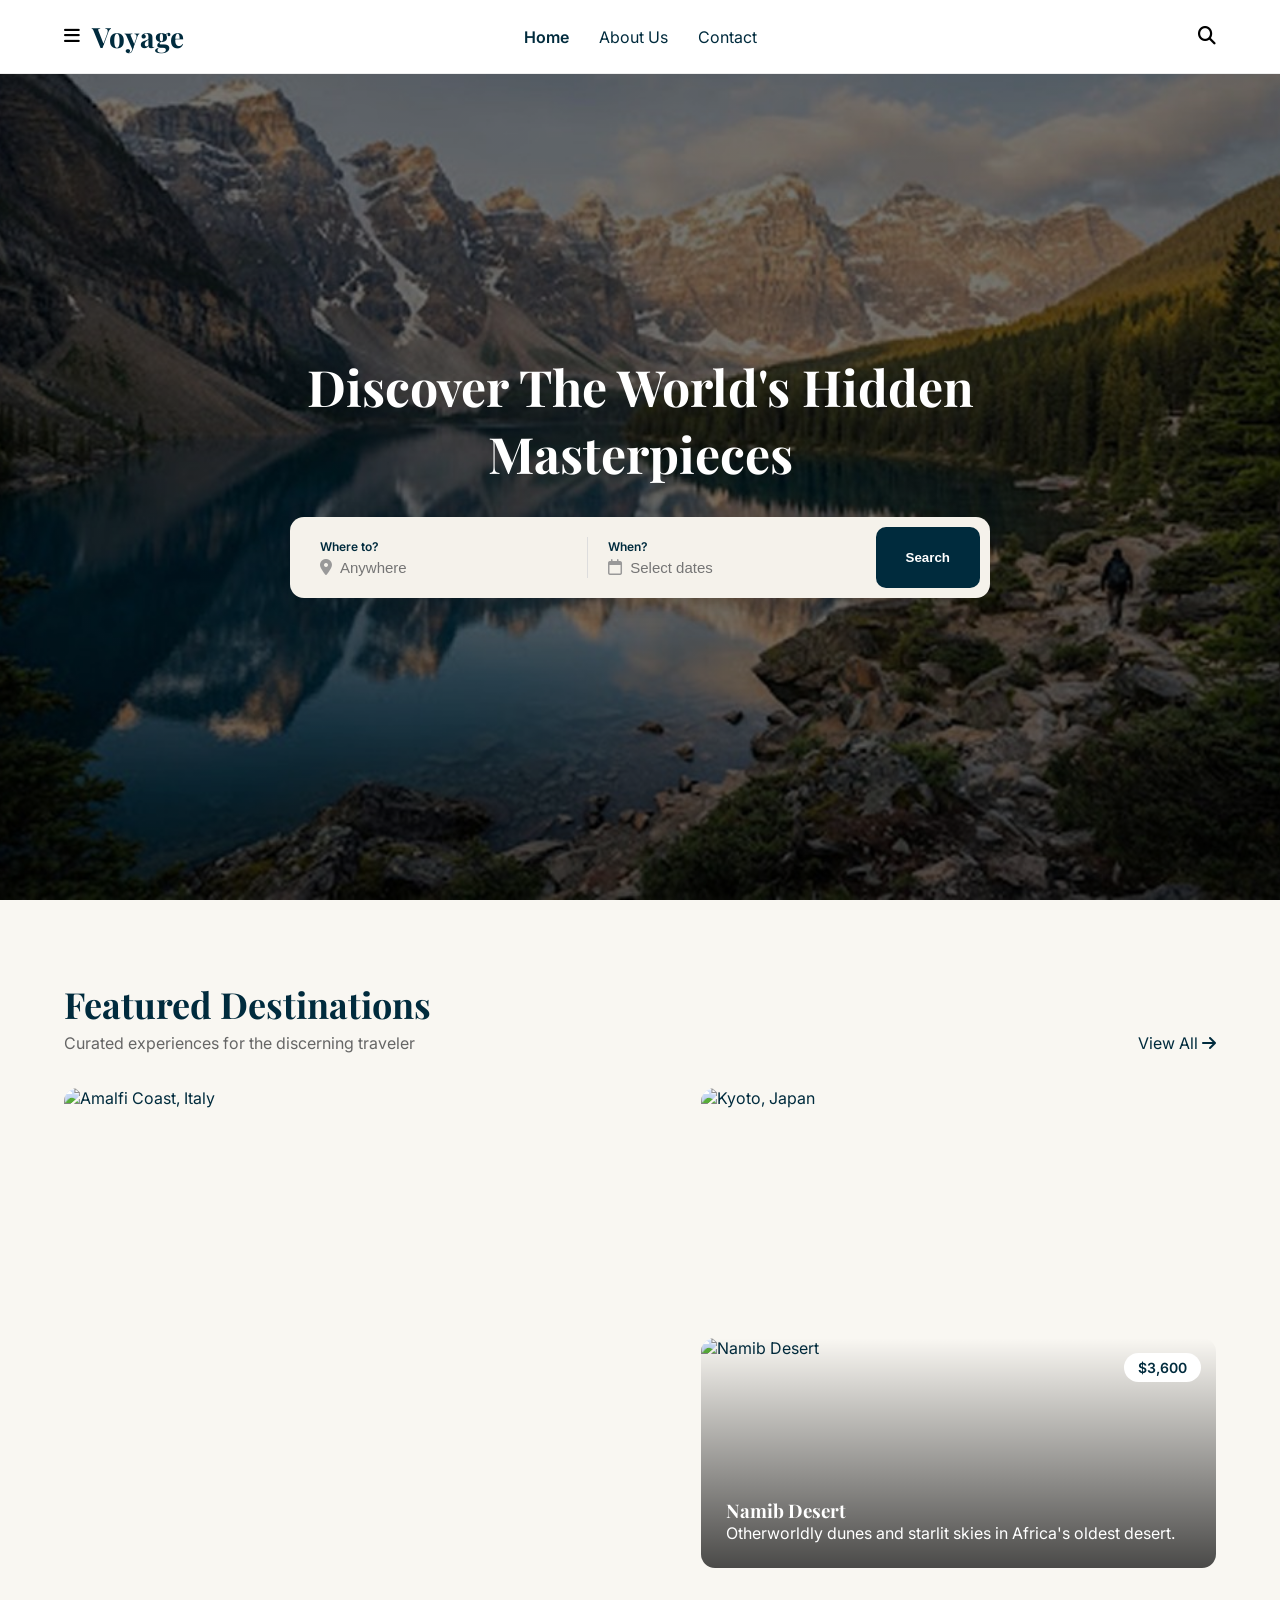
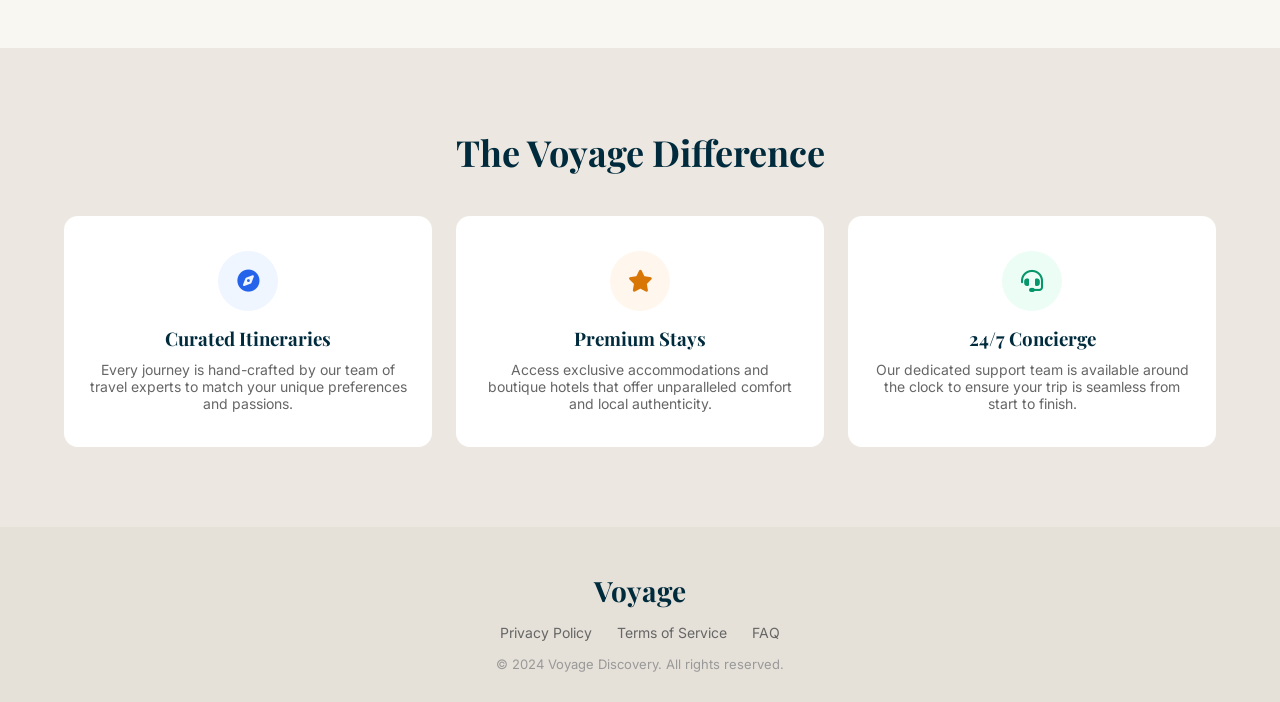
==== index.html @ 4b895e93 "i do home page deafult for deplyment" ====
<!DOCTYPE html>
<html lang="en">
<head>
  <meta charset="UTF-8">
  <meta name="viewport" content="width=device-width, initial-scale=1.0">
  <title>Voyage</title>
  <link href="https://fonts.googleapis.com/css2?family=Inter:wght@400;500;600&family=Playfair+Display:wght@600;700&display=swap" rel="stylesheet">
  <link rel="stylesheet" href="https://cdnjs.cloudflare.com/ajax/libs/font-awesome/6.5.1/css/all.min.css">
  <link rel="stylesheet" href="./Home/styles.css">
</head>
<body>

  <header class="header">
    <div class="header-box">
      <div class="left">
        <button class="menu-btn" id="menuBtn"><i class="fa-solid fa-bars"></i></button>
        <a href="#" class="logo">Voyage</a>
      </div>

      <nav class="nav" id="nav">
        <a href="#" class="active">Home</a>
        <a href="#">About Us</a>
        <a href="../Contact/Contact.html">Contact</a>
      </nav>

      <button class="search-icon"><i class="fa-solid fa-magnifying-glass"></i></button>
    </div>
  </header>

  <section class="hero">
    <h1>Discover The World's Hidden Masterpieces</h1>
    <p class="hero-sub">Curated journeys for the modern explorer. Experience luxury, adventure, and unforgettable moments across the globe.</p>

    <form class="search-box">
        <div class="field">
          <label>Where to?</label>
          <div class="input-wrap">
            <i class="fa-solid fa-location-dot"></i>
            <input type="text" placeholder="Anywhere">
          </div>
        </div>
        <div class="line"></div>
        <div class="field">
          <label>When?</label>
          <div class="input-wrap">
            <i class="fa-regular fa-calendar"></i>
            <input type="text" placeholder="Select dates">
          </div>
        </div>
        <button type="submit">Search <i class="fa-solid fa-arrow-right mob-arrow"></i></button>
    </form>
  </section>

  <section class="featured">
    <div class="wrap">
      <div class="top-row">
        <div>
          <h2>Featured Destinations</h2>
          <p class="small-text">Curated experiences for the discerning traveler</p>
        </div>
        <a href="#" class="view-all">View All <i class="fa-solid fa-arrow-right"></i></a>
      </div>

      <div class="dest-grid">
        <div class="dest-card big">
          <img src="images/amalfi.png" alt="Amalfi Coast, Italy">
        </div>

        <div class="dest-right">
          <div class="dest-card">
            <img src="images/kyoto.png" alt="Kyoto, Japan">
          </div>
          <div class="dest-card namib">
            <img src="images/namib.png" alt="Namib Desert">
            <span class="price">$3,600</span>
            <div class="dest-text">
              <h3>Namib Desert</h3>
              <p>Otherworldly dunes and starlit skies in Africa's oldest desert.</p>
            </div>
          </div>
        </div>
      </div>
    </div>
  </section>

  <section class="difference">
    <div class="wrap">
      <h2 class="center-title">The Voyage Difference</h2>

      <div class="features">
        <div class="feature">
          <div class="icon blue"><i class="fa-solid fa-compass"></i></div>
          <h3>Curated Itineraries</h3>
          <p>Every journey is hand-crafted by our team of travel experts to match your unique preferences and passions.</p>
        </div>
        <div class="feature">
          <div class="icon orange"><i class="fa-solid fa-star"></i></div>
          <h3>Premium Stays</h3>
          <p>Access exclusive accommodations and boutique hotels that offer unparalleled comfort and local authenticity.</p>
        </div>
        <div class="feature">
          <div class="icon green"><i class="fa-solid fa-headset"></i></div>
          <h3>24/7 Concierge</h3>
          <p>Our dedicated support team is available around the clock to ensure your trip is seamless from start to finish.</p>
        </div>
      </div>
    </div>
  </section>

  <footer>
    <div class="wrap">
      <a href="#" class="logo">Voyage</a>
      <div class="footer-links">
        <a href="#">Privacy Policy</a>
        <a href="#">Terms of Service</a>
        <a href="#">FAQ</a>
      </div>
      <p class="copy">&copy; 2024 Voyage Discovery. All rights reserved.</p>
    </div>
  </footer>

  <script src="./Home/script.js"></script>
</body>
</html>
---- Home/styles.css ----
* {
  margin: 0;
  padding: 0;
  box-sizing: border-box;
}

body {
  font-family: 'Inter', sans-serif;
  color: #002B3D;
  background: #F9F7F2;
}

a {
  text-decoration: none;
  color: inherit;
}

img {
  width: 100%;
  height: 100%;
  object-fit: cover;
}

.wrap {
  max-width: 1200px;
  margin: auto;
  padding: 0 24px;
}

.logo {
  font-family: 'Playfair Display', serif;
  font-size: 28px;
  font-weight: 700;
}

h1, h2, h3 {
  font-family: 'Playfair Display', serif;
}

/* navbar */
.header {
  background: #fff;
  border-bottom: 1px solid #eee;
  position: fixed;
  width: 100%;
  top: 0;
  z-index: 10;
}

.header-box {
  max-width: 1200px;
  margin: auto;
  padding: 18px 24px;
  display: flex;
  align-items: center;
  justify-content: space-between;
  position: relative;
}

.left {
  display: flex;
  align-items: center;
  gap: 12px;
}

.menu-btn, .search-icon {
  background: none;
  border: none;
  font-size: 18px;
  cursor: pointer;
}

.nav {
  display: flex;
  gap: 30px;
  position: absolute;
  left: 50%;
  transform: translateX(-50%);
}

.nav a.active {
  font-weight: 600;
}

.nav.open {
  display: flex;
  flex-direction: column;
  position: fixed;
  top: 70px;
  left: 0;
  width: 100%;
  background: #fff;
  padding: 20px;
  gap: 15px;
}

/* hero section */
.hero {
  min-height: 100vh;
  padding: 120px 24px 70px;
  text-align: center;
  background: linear-gradient(rgba(0,0,0,0.35), rgba(0,0,0,0.35)), url('images/hero.png') center/cover no-repeat;
  display: flex;
  flex-direction: column;
  align-items: center;
  justify-content: center;
}

.hero h1 {
  color: #fff;
  font-size: 50px;
  max-width: 800px;
  margin-bottom: 30px;
}

.hero-sub {
  display: none;
  color: #fff;
  max-width: 500px;
  margin-bottom: 25px;
}

.search-box {
  background: #F5F2EB;
  padding: 10px;
  border-radius: 14px;
  display: flex;
  max-width: 700px;
  width: 100%;
  box-shadow: 0 8px 25px rgba(0,0,0,0.15);
}

.field {
  flex: 1;
  padding: 12px 20px;
  text-align: left;
}

.field label {
  font-size: 12px;
  font-weight: 600;
  display: block;
  margin-bottom: 5px;
}

.input-wrap {
  display: flex;
  gap: 8px;
  align-items: center;
}

.input-wrap i {
  color: #999;
}

.field input {
  width: 100%;
  border: none;
  background: none;
  outline: none;
  font-size: 15px;
}

.line {
  width: 1px;
  background: #ddd;
  margin: 10px 0;
}

.search-box button {
  background: #002B3D;
  color: #fff;
  border: none;
  padding: 15px 30px;
  border-radius: 10px;
  font-weight: 600;
  cursor: pointer;
}

.mob-arrow {
  display: none;
}

/* featured section */
.featured {
  padding: 80px 0;
}

.top-row {
  display: flex;
  justify-content: space-between;
  align-items: flex-end;
  margin-bottom: 35px;
}

.featured h2 {
  font-size: 36px;
}

.small-text {
  color: #666;
  margin-top: 5px;
}

.dest-grid {
  display: grid;
  grid-template-columns: 1.2fr 1fr;
  gap: 20px;
}

.dest-right {
  display: flex;
  flex-direction: column;
  gap: 20px;
}

.dest-card {
  height: 230px;
  border-radius: 14px;
  overflow: hidden;
  position: relative;
}

.dest-card.big {
  height: 480px;
}

.namib::after {
  content: "";
  position: absolute;
  inset: 0;
  background: linear-gradient(transparent, rgba(0,0,0,0.7));
}

.price {
  position: absolute;
  top: 15px;
  right: 15px;
  background: #fff;
  padding: 6px 14px;
  border-radius: 20px;
  font-size: 14px;
  font-weight: 600;
  z-index: 2;
}

.dest-text {
  position: absolute;
  bottom: 0;
  left: 0;
  width: 100%;
  padding: 25px;
  color: #fff;
  z-index: 2;
}

/* difference section */
.difference {
  background: #ECE7E0;
  padding: 80px 0;
}

.center-title {
  text-align: center;
  font-size: 36px;
  margin-bottom: 40px;
}

.features {
  display: grid;
  grid-template-columns: repeat(3, 1fr);
  gap: 24px;
}

.feature {
  background: #fff;
  padding: 35px 25px;
  border-radius: 14px;
  text-align: center;
}

.icon {
  width: 60px;
  height: 60px;
  border-radius: 50%;
  margin: 0 auto 15px;
  display: flex;
  align-items: center;
  justify-content: center;
  font-size: 22px;
}

.blue { background: #EFF6FF; color: #2563EB; }
.orange { background: #FFF7ED; color: #D97706; }
.green { background: #ECFDF5; color: #059669; }

.feature p {
  color: #666;
  font-size: 14px;
  margin-top: 10px;
}

/* footer */
footer {
  background: #E5E0D8;
  padding: 45px 0 30px;
  text-align: center;
}

.footer-links {
  display: flex;
  justify-content: center;
  gap: 25px;
  margin: 15px 0;
  flex-wrap: wrap;
}

.footer-links a {
  color: #666;
  font-size: 14px;
}

.copy {
  color: #999;
  font-size: 13px;
}

/* mobile */
@media (max-width: 768px) {
  .header-box {
    justify-content: center;
  }

  .left {
    position: absolute;
    left: 24px;
  }

  .search-icon {
    position: absolute;
    right: 24px;
  }

  .nav {
    display: none;
  }

  .hero {
    min-height: auto;
    padding-top: 100px;
    padding-bottom: 0;
  }

  .hero h1 {
    font-size: 30px;
  }

  .hero-sub {
    display: block;
  }

  .search-box {
    flex-direction: column;
    padding: 20px;
  }

  .line {
    width: 100%;
    height: 1px;
  }

  .search-box button {
    width: 100%;
  }

  .mob-arrow {
    display: inline;
  }

  .dest-grid {
    grid-template-columns: 1fr;
  }

  .dest-right {
    flex-direction: column;
  }

  .features {
    grid-template-columns: 1fr;
  }

  .top-row {
    flex-direction: column;
    align-items: flex-start;
    gap: 10px;
  }
}
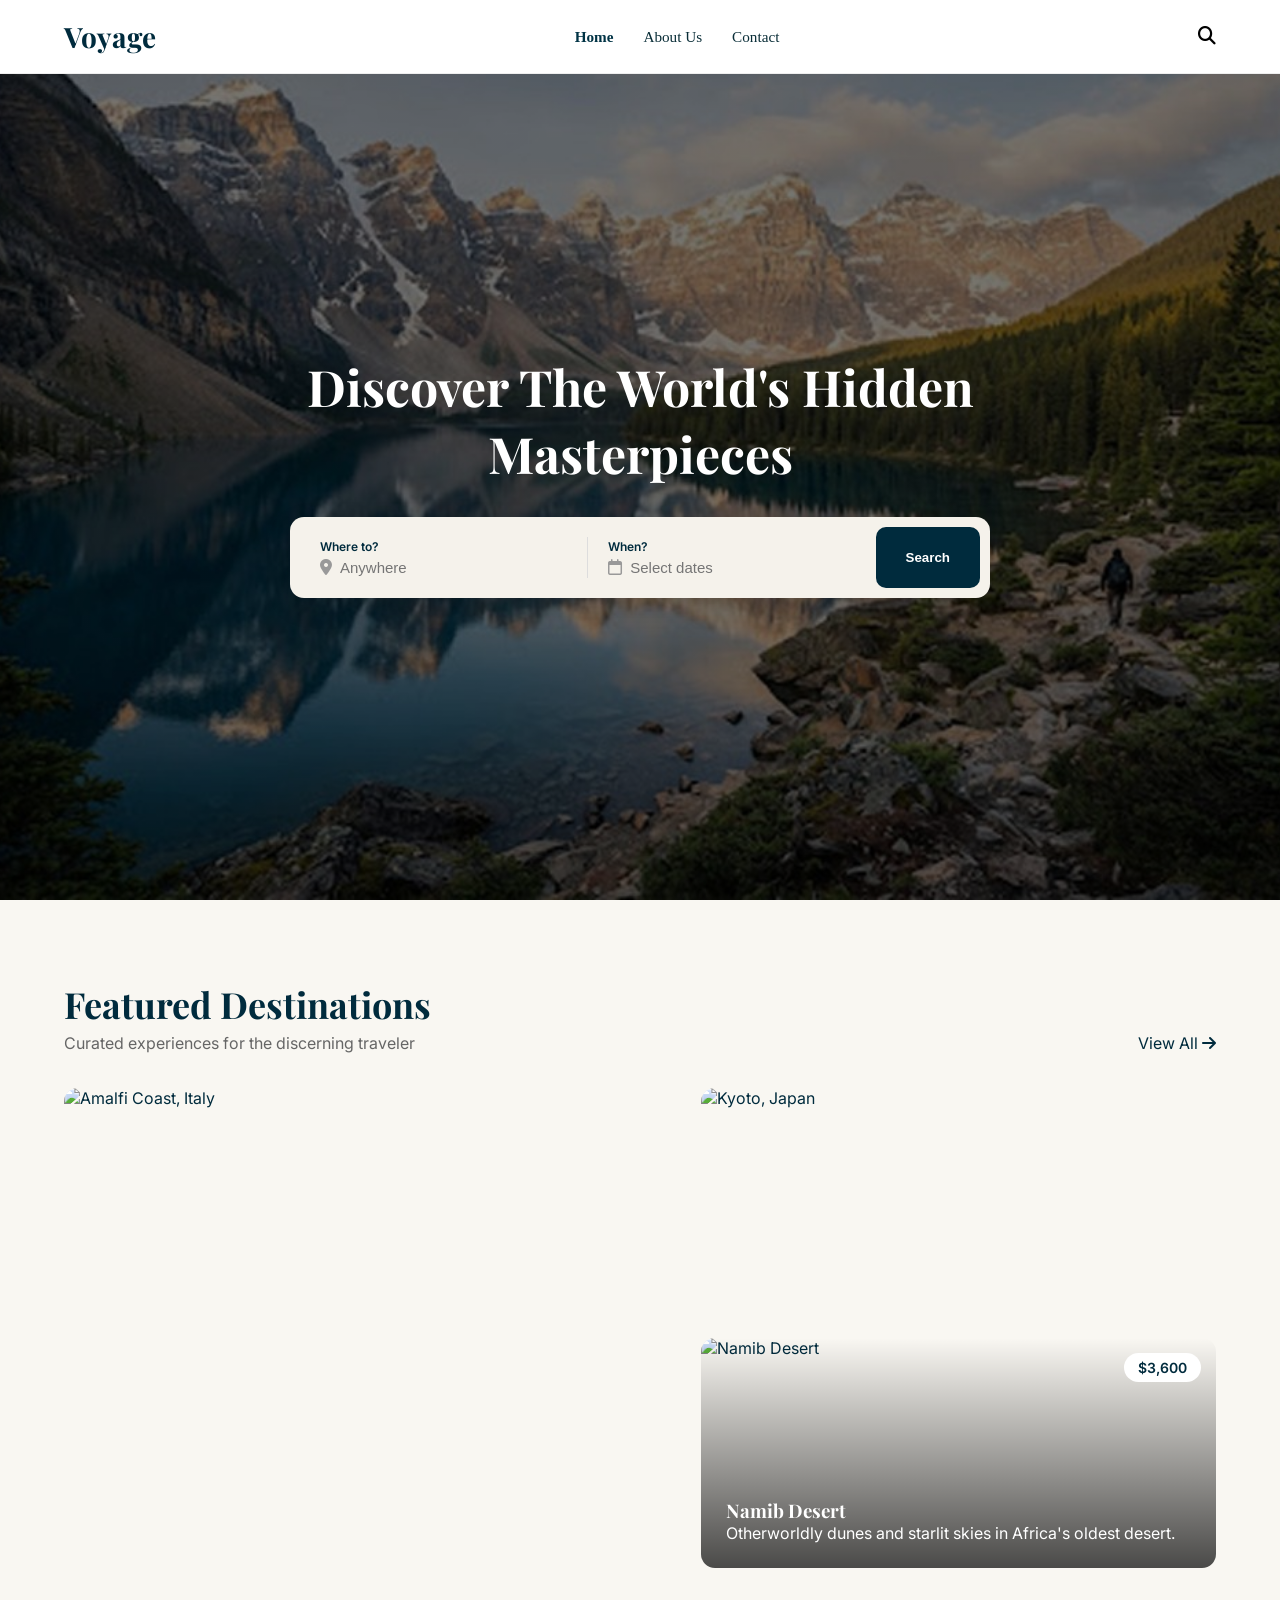
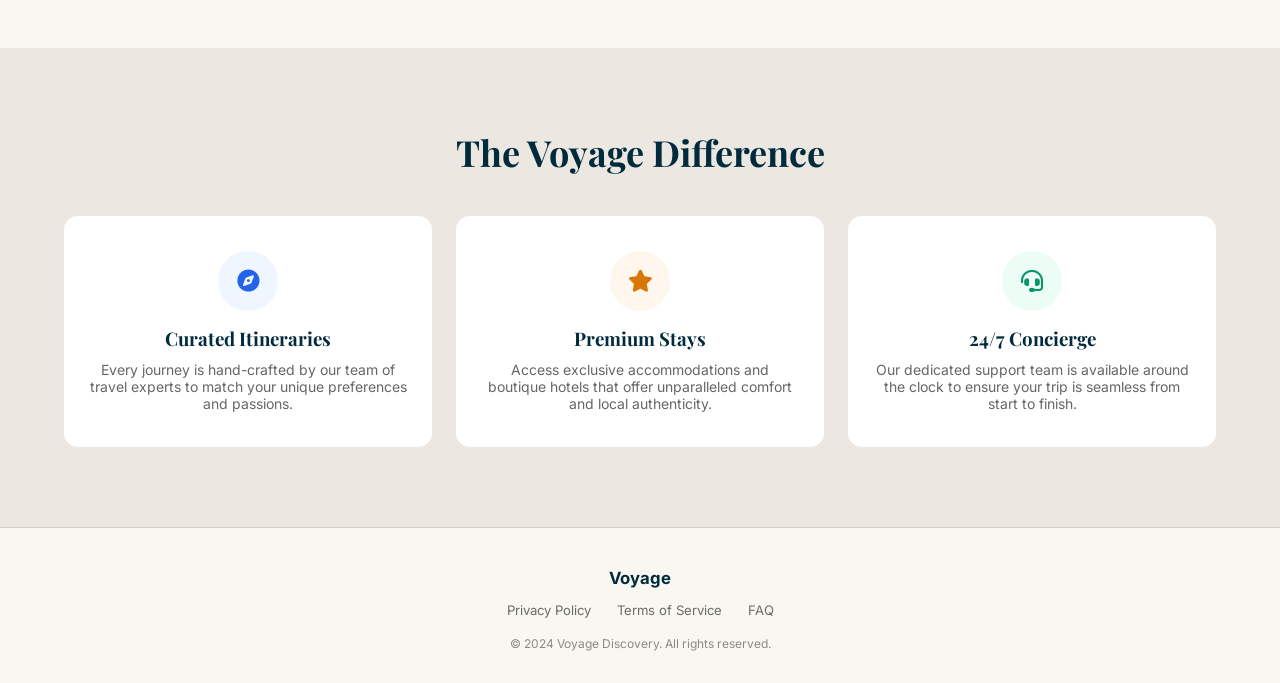
==== commit 8f3a4fca: "now i have complted my Contact page" ====
--- a/index.html
+++ b/index.html
@@ -13,17 +13,21 @@
   <header class="header">
     <div class="header-box">
       <div class="left">
-        <button class="menu-btn" id="menuBtn"><i class="fa-solid fa-bars"></i></button>
+        <button class="menu-btn" id="menuBtn" aria-label="Open menu">
+          <i class="fa-solid fa-bars"></i>
+        </button>
         <a href="#" class="logo">Voyage</a>
       </div>
 
       <nav class="nav" id="nav">
         <a href="#" class="active">Home</a>
-        <a href="#">About Us</a>
-        <a href="../Contact/Contact.html">Contact</a>
+        <a href="./About/index.html">About Us</a>
+        <a href="./Contact/Contact.html">Contact</a>
       </nav>
 
-      <button class="search-icon"><i class="fa-solid fa-magnifying-glass"></i></button>
+      <button class="search-icon" aria-label="Search">
+        <i class="fa-solid fa-magnifying-glass"></i>
+      </button>
     </div>
   </header>
 
@@ -107,16 +111,14 @@
     </div>
   </section>
 
-  <footer>
-    <div class="wrap">
-      <a href="#" class="logo">Voyage</a>
-      <div class="footer-links">
-        <a href="#">Privacy Policy</a>
-        <a href="#">Terms of Service</a>
-        <a href="#">FAQ</a>
-      </div>
-      <p class="copy">&copy; 2024 Voyage Discovery. All rights reserved.</p>
-    </div>
+  <footer class="site-footer">
+    <p class="footer-logo">Voyage</p>
+    <nav class="footer-links">
+      <a href="#">Privacy Policy</a>
+      <a href="#">Terms of Service</a>
+      <a href="#">FAQ</a>
+    </nav>
+    <p class="footer-copy">&copy; 2024 Voyage Discovery. All rights reserved.</p>
   </footer>
 
   <script src="./Home/script.js"></script>
--- a/Home/styles.css
+++ b/Home/styles.css
@@ -44,7 +44,7 @@
   position: fixed;
   width: 100%;
   top: 0;
-  z-index: 10;
+  z-index: 20;
 }
 
 .header-box {
@@ -70,29 +70,33 @@
   cursor: pointer;
 }
 
+.menu-btn {
+  display: none;
+}
+
 .nav {
   display: flex;
   gap: 30px;
-  position: absolute;
-  left: 50%;
-  transform: translateX(-50%);
-}
-
+  align-items: center;
+  font-family: 'Noto Serif', serif;
+  font-size: 0.95rem;
+  color: #0A2E38;
+}
+
+.nav a {
+  transition: color 0.2s ease;
+}
+
+.nav a:hover,
 .nav a.active {
+  color: #003345;
   font-weight: 600;
 }
 
 .nav.open {
   display: flex;
-  flex-direction: column;
-  position: fixed;
-  top: 70px;
-  left: 0;
-  width: 100%;
-  background: #fff;
-  padding: 20px;
-  gap: 15px;
-}
+}
+
 
 /* hero section */
 .hero {
@@ -301,58 +305,90 @@
 }
 
 /* footer */
-footer {
-  background: #E5E0D8;
-  padding: 45px 0 30px;
+.site-footer {
+  background-color: var(--bg-grey);
   text-align: center;
+  padding: 40px 24px 32px;
+  border-top: 1px solid #D4D1CA;
+}
+
+.footer-logo {
+  font-size: 1.05rem;
+  font-weight: 700;
+  color: var(--navy);
+  margin-bottom: 14px;
 }
 
 .footer-links {
   display: flex;
   justify-content: center;
-  gap: 25px;
-  margin: 15px 0;
-  flex-wrap: wrap;
-}
-
-.footer-links a {
-  color: #666;
-  font-size: 14px;
-}
-
-.copy {
-  color: #999;
-  font-size: 13px;
-}
-
-/* mobile */
+  gap: 26px;
+  font-size: 0.82rem;
+  color: #6B6B65;
+  margin-bottom: 18px;
+}
+
+.footer-links a:hover {
+  color: var(--navy);
+}
+
+.footer-copy {
+  font-size: 0.75rem;
+  color: #8B8A82;
+}
+
+/* responsive */
+@media (max-width: 900px) {
+  .hero h1 {
+    font-size: 42px;
+  }
+
+  .dest-grid {
+    grid-template-columns: 1fr;
+  }
+
+  .features {
+    grid-template-columns: 1fr 1fr;
+  }
+}
+
 @media (max-width: 768px) {
   .header-box {
+    padding: 16px 20px;
+  }
+
+  .menu-btn {
+    display: inline-flex;
+    align-items: center;
     justify-content: center;
-  }
-
-  .left {
-    position: absolute;
-    left: 24px;
-  }
-
-  .search-icon {
-    position: absolute;
-    right: 24px;
   }
 
   .nav {
     display: none;
+    position: absolute;
+    top: 100%;
+    left: 0;
+    right: 0;
+    flex-direction: column;
+    align-items: flex-start;
+    background: #fff;
+    padding: 20px;
+    border-top: 1px solid #eee;
+    box-shadow: 0 8px 18px rgba(0,0,0,0.08);
+  }
+
+  .nav.open {
+    display: flex;
   }
 
   .hero {
     min-height: auto;
-    padding-top: 100px;
-    padding-bottom: 0;
+    padding: 110px 20px 60px;
   }
 
   .hero h1 {
-    font-size: 30px;
+    font-size: 32px;
+    margin-bottom: 20px;
   }
 
   .hero-sub {
@@ -375,18 +411,6 @@
 
   .mob-arrow {
     display: inline;
-  }
-
-  .dest-grid {
-    grid-template-columns: 1fr;
-  }
-
-  .dest-right {
-    flex-direction: column;
-  }
-
-  .features {
-    grid-template-columns: 1fr;
   }
 
   .top-row {
@@ -394,4 +418,41 @@
     align-items: flex-start;
     gap: 10px;
   }
-}
+
+  .featured,
+  .difference {
+    padding: 60px 0;
+  }
+
+  .features {
+    grid-template-columns: 1fr;
+  }
+
+  .footer-links {
+    flex-wrap: wrap;
+    gap: 12px 18px;
+  }
+}
+
+@media (max-width: 480px) {
+  .wrap {
+    padding: 0 16px;
+  }
+
+  .hero h1 {
+    font-size: 26px;
+  }
+
+  .field {
+    padding: 10px 0;
+  }
+
+  .dest-card,
+  .dest-card.big {
+    height: 220px;
+  }
+
+  .feature {
+    padding: 24px 18px;
+  }
+}
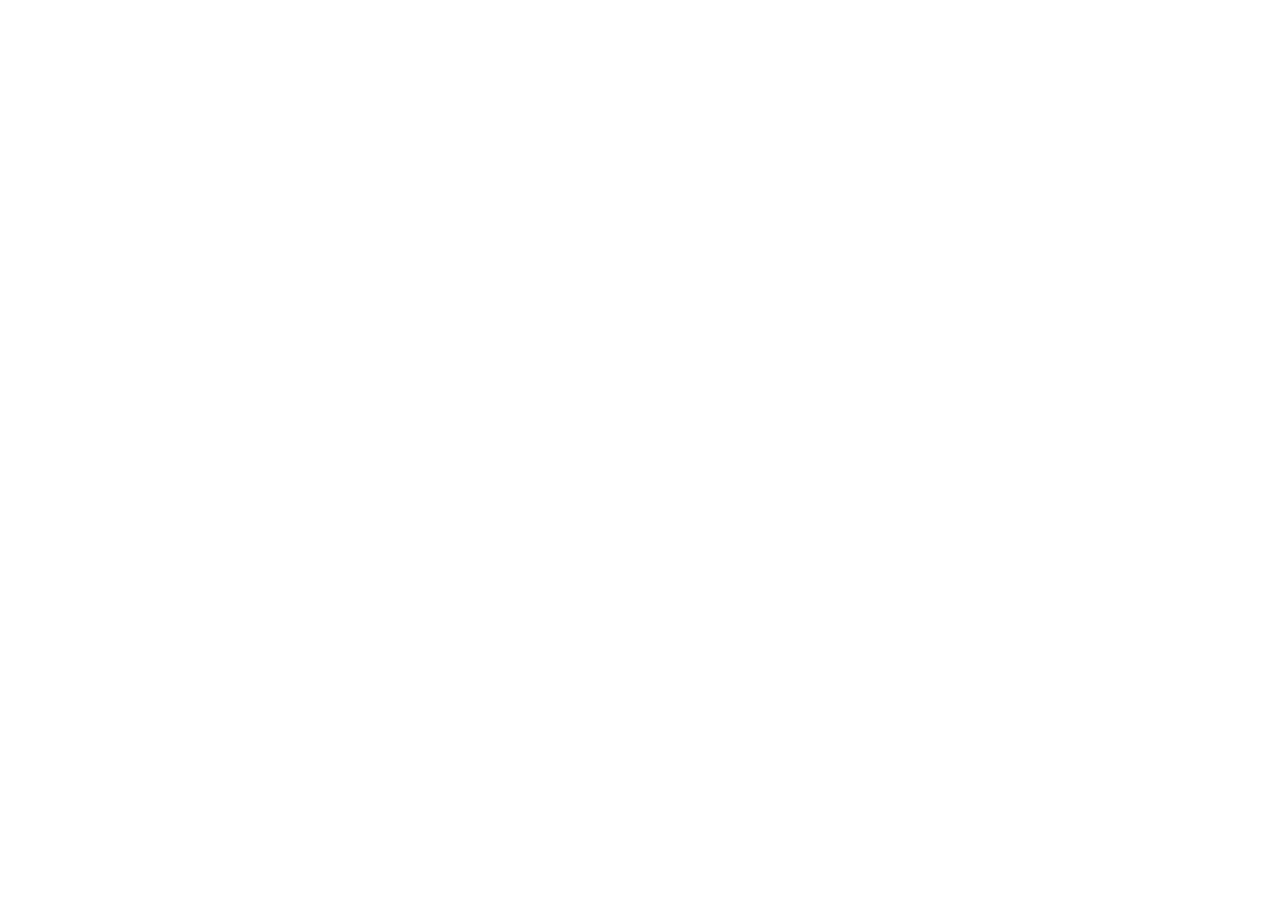
==== commit 73f88663: "voice" ====
--- a/index.html
+++ b/index.html
@@ -3,124 +3,12 @@
 <head>
   <meta charset="UTF-8">
   <meta name="viewport" content="width=device-width, initial-scale=1.0">
-  <title>Voyage</title>
-  <link href="https://fonts.googleapis.com/css2?family=Inter:wght@400;500;600&family=Playfair+Display:wght@600;700&display=swap" rel="stylesheet">
-  <link rel="stylesheet" href="https://cdnjs.cloudflare.com/ajax/libs/font-awesome/6.5.1/css/all.min.css">
-  <link rel="stylesheet" href="./Home/styles.css">
+  <title>Document</title>
 </head>
 <body>
-
-  <header class="header">
-    <div class="header-box">
-      <div class="left">
-        <button class="menu-btn" id="menuBtn" aria-label="Open menu">
-          <i class="fa-solid fa-bars"></i>
-        </button>
-        <a href="#" class="logo">Voyage</a>
-      </div>
-
-      <nav class="nav" id="nav">
-        <a href="#" class="active">Home</a>
-        <a href="./About/index.html">About Us</a>
-        <a href="./Contact/Contact.html">Contact</a>
-      </nav>
-
-      <button class="search-icon" aria-label="Search">
-        <i class="fa-solid fa-magnifying-glass"></i>
-      </button>
-    </div>
-  </header>
-
-  <section class="hero">
-    <h1>Discover The World's Hidden Masterpieces</h1>
-    <p class="hero-sub">Curated journeys for the modern explorer. Experience luxury, adventure, and unforgettable moments across the globe.</p>
-
-    <form class="search-box">
-        <div class="field">
-          <label>Where to?</label>
-          <div class="input-wrap">
-            <i class="fa-solid fa-location-dot"></i>
-            <input type="text" placeholder="Anywhere">
-          </div>
-        </div>
-        <div class="line"></div>
-        <div class="field">
-          <label>When?</label>
-          <div class="input-wrap">
-            <i class="fa-regular fa-calendar"></i>
-            <input type="text" placeholder="Select dates">
-          </div>
-        </div>
-        <button type="submit">Search <i class="fa-solid fa-arrow-right mob-arrow"></i></button>
-    </form>
-  </section>
-
-  <section class="featured">
-    <div class="wrap">
-      <div class="top-row">
-        <div>
-          <h2>Featured Destinations</h2>
-          <p class="small-text">Curated experiences for the discerning traveler</p>
-        </div>
-        <a href="#" class="view-all">View All <i class="fa-solid fa-arrow-right"></i></a>
-      </div>
-
-      <div class="dest-grid">
-        <div class="dest-card big">
-          <img src="images/amalfi.png" alt="Amalfi Coast, Italy">
-        </div>
-
-        <div class="dest-right">
-          <div class="dest-card">
-            <img src="images/kyoto.png" alt="Kyoto, Japan">
-          </div>
-          <div class="dest-card namib">
-            <img src="images/namib.png" alt="Namib Desert">
-            <span class="price">$3,600</span>
-            <div class="dest-text">
-              <h3>Namib Desert</h3>
-              <p>Otherworldly dunes and starlit skies in Africa's oldest desert.</p>
-            </div>
-          </div>
-        </div>
-      </div>
-    </div>
-  </section>
-
-  <section class="difference">
-    <div class="wrap">
-      <h2 class="center-title">The Voyage Difference</h2>
-
-      <div class="features">
-        <div class="feature">
-          <div class="icon blue"><i class="fa-solid fa-compass"></i></div>
-          <h3>Curated Itineraries</h3>
-          <p>Every journey is hand-crafted by our team of travel experts to match your unique preferences and passions.</p>
-        </div>
-        <div class="feature">
-          <div class="icon orange"><i class="fa-solid fa-star"></i></div>
-          <h3>Premium Stays</h3>
-          <p>Access exclusive accommodations and boutique hotels that offer unparalleled comfort and local authenticity.</p>
-        </div>
-        <div class="feature">
-          <div class="icon green"><i class="fa-solid fa-headset"></i></div>
-          <h3>24/7 Concierge</h3>
-          <p>Our dedicated support team is available around the clock to ensure your trip is seamless from start to finish.</p>
-        </div>
-      </div>
-    </div>
-  </section>
-
-  <footer class="site-footer">
-    <p class="footer-logo">Voyage</p>
-    <nav class="footer-links">
-      <a href="#">Privacy Policy</a>
-      <a href="#">Terms of Service</a>
-      <a href="#">FAQ</a>
-    </nav>
-    <p class="footer-copy">&copy; 2024 Voyage Discovery. All rights reserved.</p>
-  </footer>
-
-  <script src="./Home/script.js"></script>
+  <script>
+    const total = "25";
+    console.log(parseInt(5) + total )
+  </script>
 </body>
-</html>
+</html>
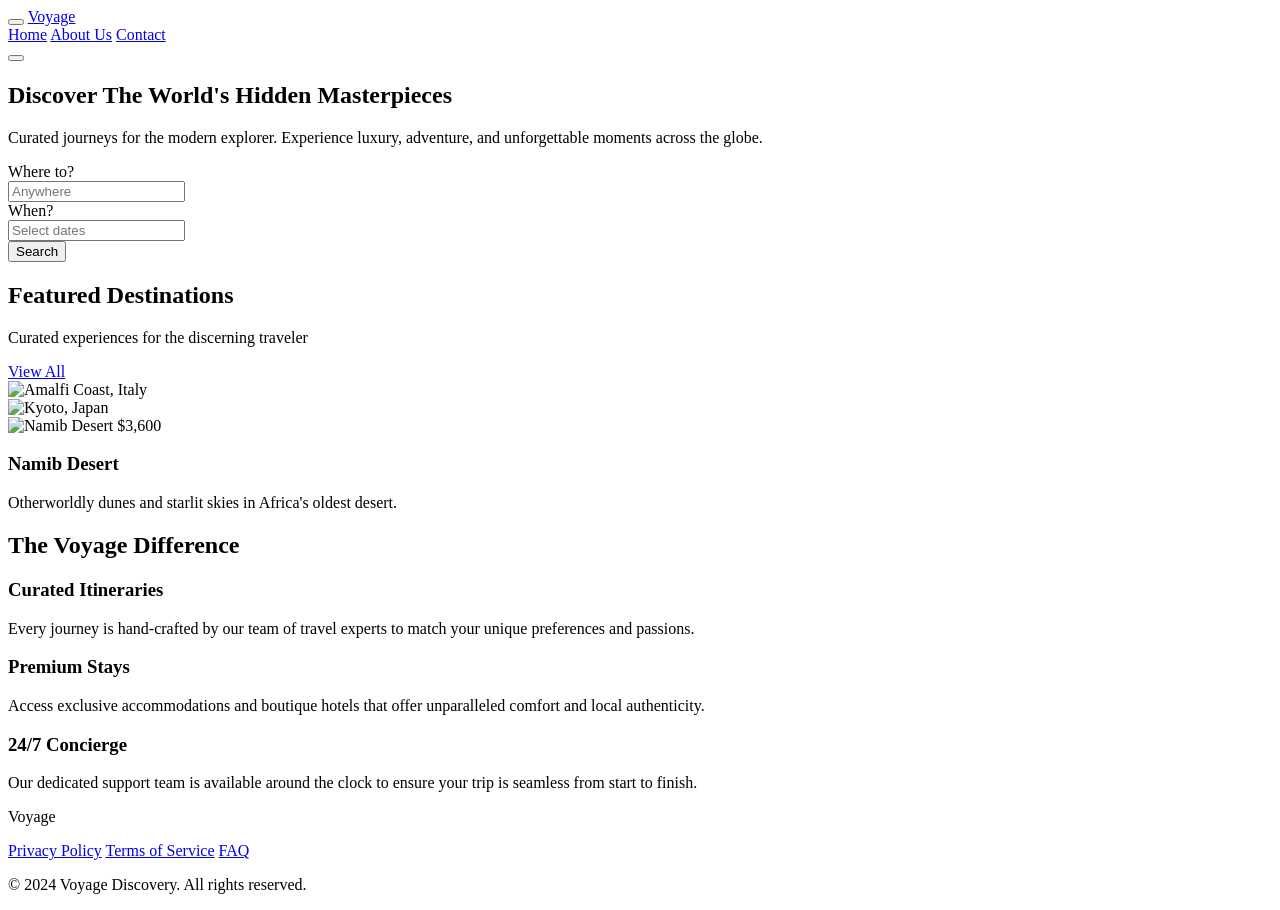
==== commit d6de5858: "Merge branch 'main' into sanaullah" ====
--- a/index.html
+++ b/index.html
@@ -6,9 +6,118 @@
   <title>Document</title>
 </head>
 <body>
-  <script>
-    const total = "25";
-    console.log(parseInt(5) + total )
-  </script>
+
+  <header class="header">
+    <div class="header-box">
+      <div class="left">
+        <button class="menu-btn" id="menuBtn" aria-label="Open menu">
+          <i class="fa-solid fa-bars"></i>
+        </button>
+        <a href="#" class="logo">Voyage</a>
+      </div>
+
+      <nav class="nav" id="nav">
+        <a href="#" class="active">Home</a>
+        <a href="./About/index.html">About Us</a>
+        <a href="./Contact/Contact.html">Contact</a>
+      </nav>
+
+      <button class="search-icon" aria-label="Search">
+        <i class="fa-solid fa-magnifying-glass"></i>
+      </button>
+    </div>
+  </header>
+
+  <section class="hero">
+    <h1>Discover The World's Hidden Masterpieces</h1>
+    <p class="hero-sub">Curated journeys for the modern explorer. Experience luxury, adventure, and unforgettable moments across the globe.</p>
+
+    <form class="search-box">
+        <div class="field">
+          <label>Where to?</label>
+          <div class="input-wrap">
+            <i class="fa-solid fa-location-dot"></i>
+            <input type="text" placeholder="Anywhere">
+          </div>
+        </div>
+        <div class="line"></div>
+        <div class="field">
+          <label>When?</label>
+          <div class="input-wrap">
+            <i class="fa-regular fa-calendar"></i>
+            <input type="text" placeholder="Select dates">
+          </div>
+        </div>
+        <button type="submit">Search <i class="fa-solid fa-arrow-right mob-arrow"></i></button>
+    </form>
+  </section>
+
+  <section class="featured">
+    <div class="wrap">
+      <div class="top-row">
+        <div>
+          <h2>Featured Destinations</h2>
+          <p class="small-text">Curated experiences for the discerning traveler</p>
+        </div>
+        <a href="#" class="view-all">View All <i class="fa-solid fa-arrow-right"></i></a>
+      </div>
+
+      <div class="dest-grid">
+        <div class="dest-card big">
+          <img src="images/amalfi.png" alt="Amalfi Coast, Italy">
+        </div>
+
+        <div class="dest-right">
+          <div class="dest-card">
+            <img src="images/kyoto.png" alt="Kyoto, Japan">
+          </div>
+          <div class="dest-card namib">
+            <img src="images/namib.png" alt="Namib Desert">
+            <span class="price">$3,600</span>
+            <div class="dest-text">
+              <h3>Namib Desert</h3>
+              <p>Otherworldly dunes and starlit skies in Africa's oldest desert.</p>
+            </div>
+          </div>
+        </div>
+      </div>
+    </div>
+  </section>
+
+  <section class="difference">
+    <div class="wrap">
+      <h2 class="center-title">The Voyage Difference</h2>
+
+      <div class="features">
+        <div class="feature">
+          <div class="icon blue"><i class="fa-solid fa-compass"></i></div>
+          <h3>Curated Itineraries</h3>
+          <p>Every journey is hand-crafted by our team of travel experts to match your unique preferences and passions.</p>
+        </div>
+        <div class="feature">
+          <div class="icon orange"><i class="fa-solid fa-star"></i></div>
+          <h3>Premium Stays</h3>
+          <p>Access exclusive accommodations and boutique hotels that offer unparalleled comfort and local authenticity.</p>
+        </div>
+        <div class="feature">
+          <div class="icon green"><i class="fa-solid fa-headset"></i></div>
+          <h3>24/7 Concierge</h3>
+          <p>Our dedicated support team is available around the clock to ensure your trip is seamless from start to finish.</p>
+        </div>
+      </div>
+    </div>
+  </section>
+
+  <footer class="site-footer">
+    <p class="footer-logo">Voyage</p>
+    <nav class="footer-links">
+      <a href="#">Privacy Policy</a>
+      <a href="#">Terms of Service</a>
+      <a href="#">FAQ</a>
+    </nav>
+    <p class="footer-copy">&copy; 2024 Voyage Discovery. All rights reserved.</p>
+  </footer>
+
+  <script src="./Home/script.js"></script>
 </body>
 </html>
